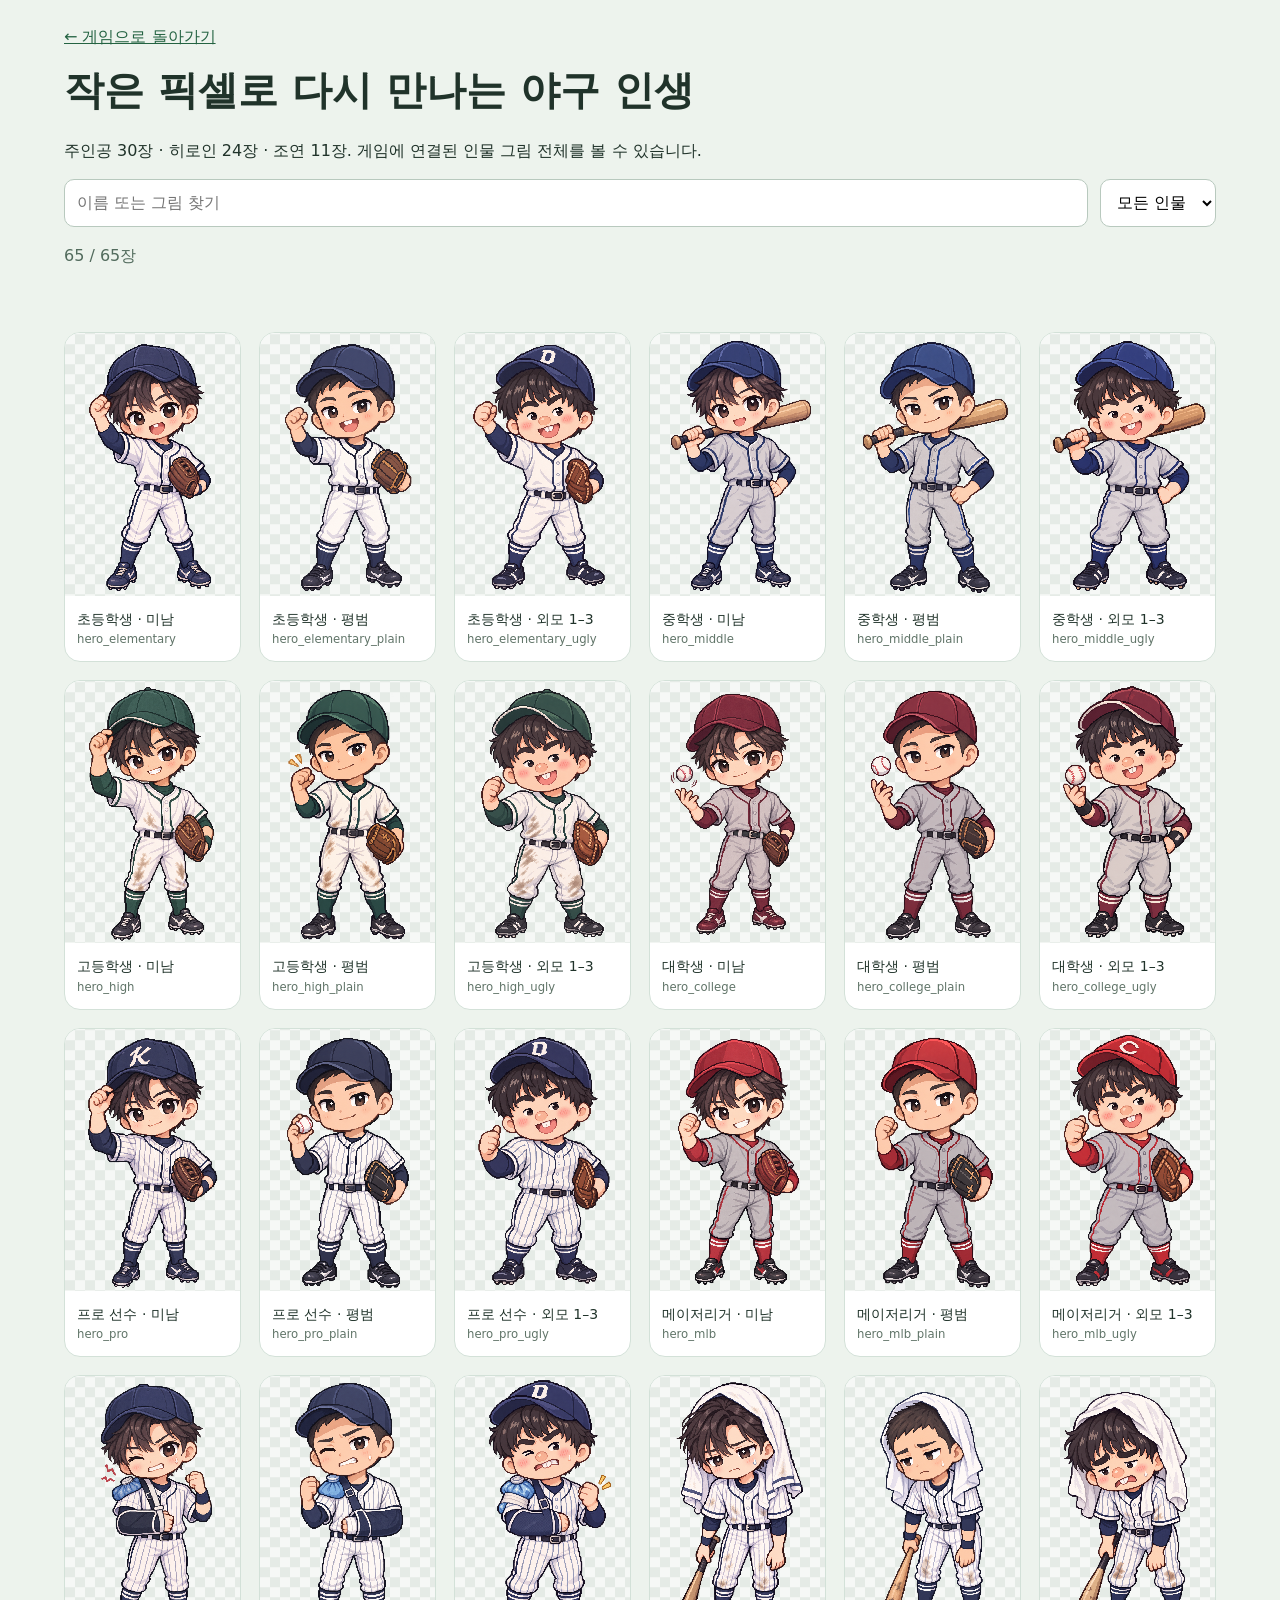
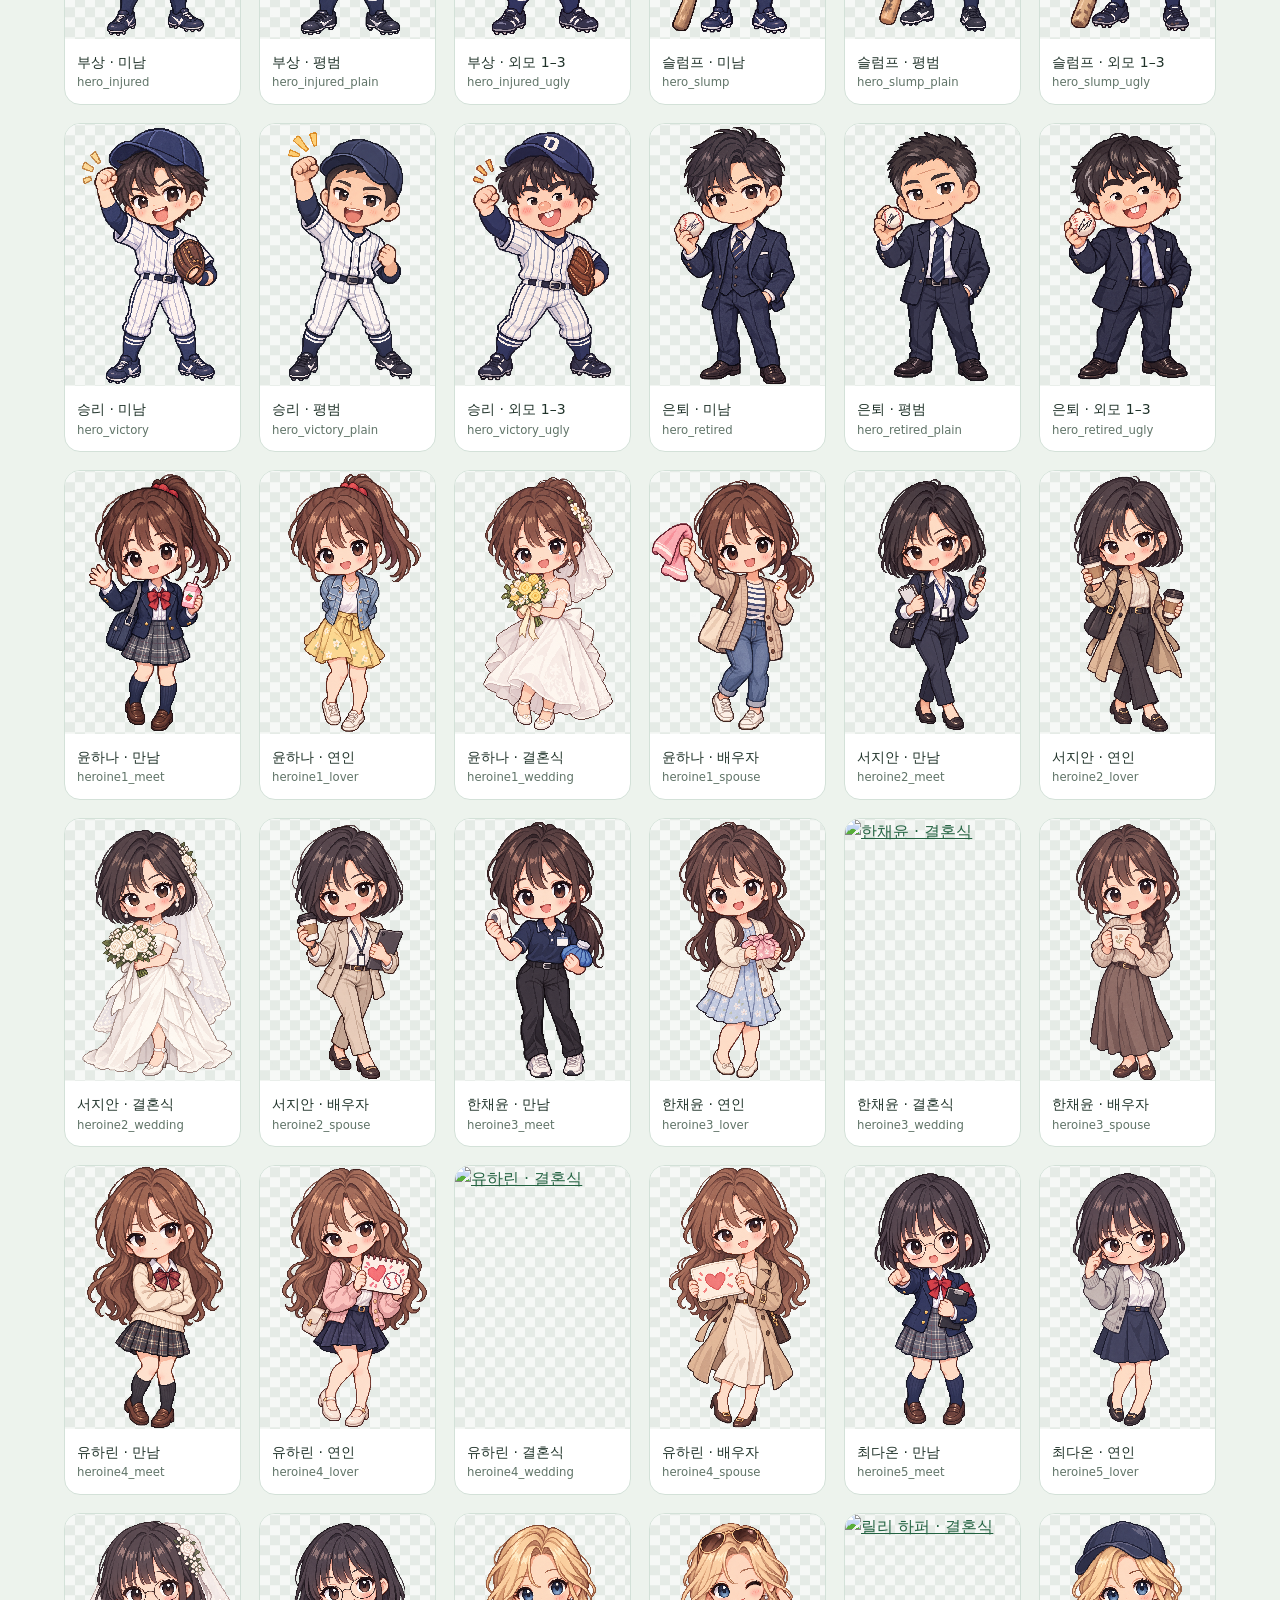
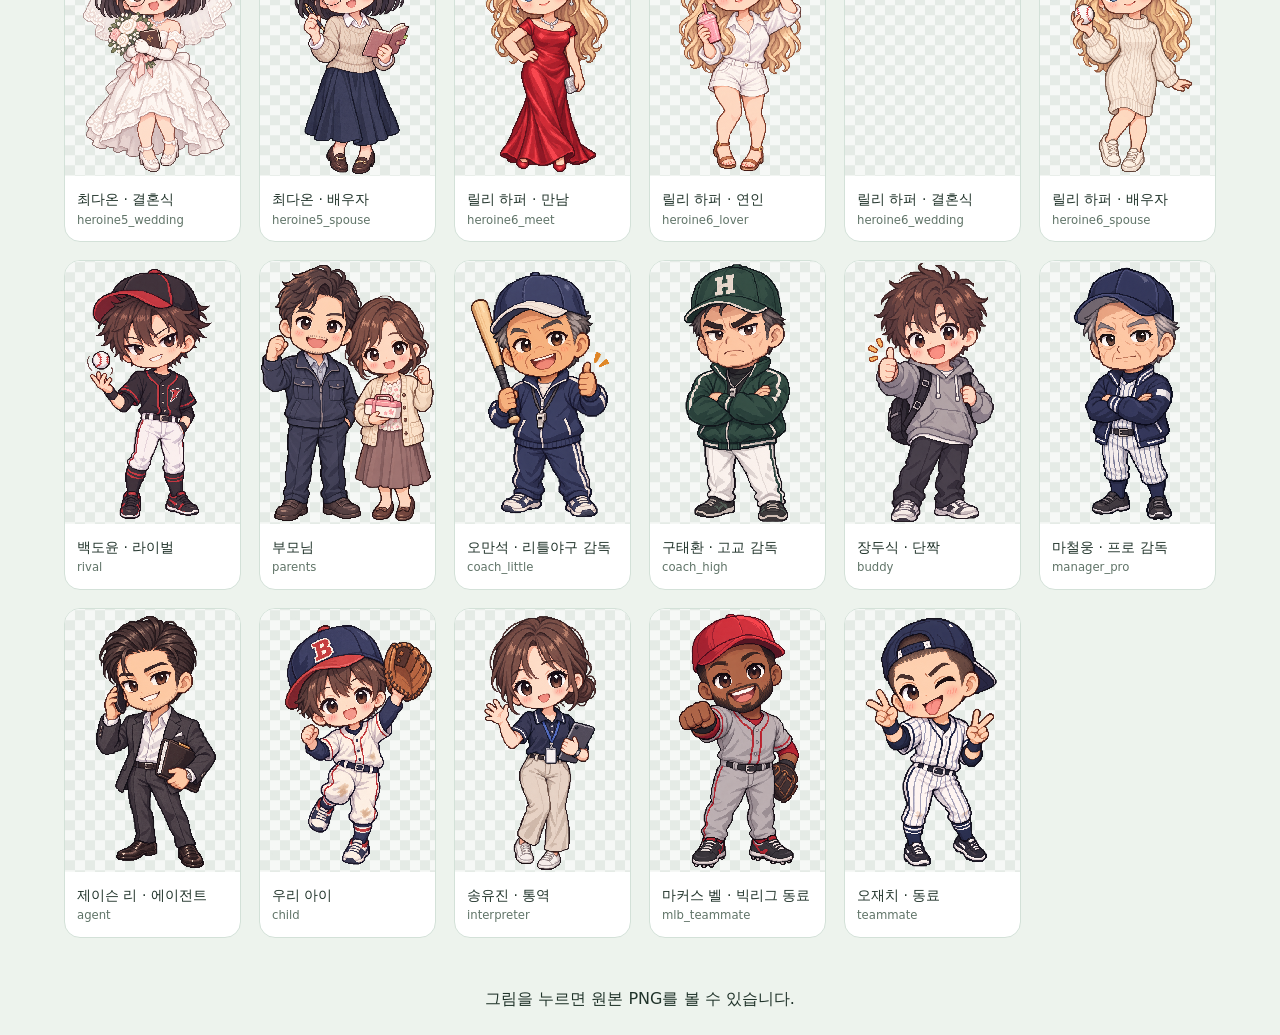
==== assets/fine-pixel/index.html @ e53bcb33 "Replace all character portraits with fine pixel artwork" ====
<!doctype html>
<html lang="ko">
<meta charset="utf-8">
<meta name="viewport" content="width=device-width,initial-scale=1">
<title>야구 인생 · 작은 픽셀 인물</title>
<style>
*{box-sizing:border-box}body{margin:0;background:#edf3ed;color:#20332a;font:16px/1.6 system-ui,sans-serif}header,main{max-width:1200px;margin:auto;padding:24px}h1{font-size:clamp(25px,4vw,40px);margin:8px 0}a{color:#246342}nav{display:flex;gap:12px;flex-wrap:wrap}input,select{font:inherit;padding:10px 12px;border:1px solid #b8c9be;border-radius:10px;background:white;max-width:100%}#search{flex:1;min-width:160px}#count{color:#526b5d}.grid{display:grid;grid-template-columns:repeat(auto-fill,minmax(170px,1fr));gap:18px}figure{margin:0;background:white;border:1px solid #d3e1d8;border-radius:16px;overflow:hidden}.portrait{display:block;background:repeating-conic-gradient(#e5ebe6 0% 25%,#f6f8f6 0% 50%) 0/20px 20px}img{display:block;width:100%;height:auto;aspect-ratio:2/3;object-fit:contain;image-rendering:pixelated}figcaption{padding:12px;font-size:14px}small{display:block;color:#607468;overflow-wrap:anywhere}footer{padding:24px;text-align:center}button{font:inherit} @media(max-width:400px){header,main{padding:16px}.grid{grid-template-columns:repeat(2,minmax(0,1fr));gap:10px}}
</style>
<header>
<a href="../../index.html">← 게임으로 돌아가기</a>
<h1>작은 픽셀로 다시 만나는 야구 인생</h1>
<p>주인공 30장 · 히로인 24장 · 조연 11장. 게임에 연결된 인물 그림 전체를 볼 수 있습니다.</p>
<nav><input id="search" type="search" placeholder="이름 또는 그림 찾기" aria-label="인물 검색"><select id="group" aria-label="인물 분류"><option value="">모든 인물</option><option>주인공</option><option>히로인</option><option>조연</option></select></nav>
<p id="count" aria-live="polite"></p>
</header>
<main class="grid" id="gallery"></main>
<footer>그림을 누르면 원본 PNG를 볼 수 있습니다.</footer>
<script src="catalog.js"></script>
<script>
const search=document.querySelector('#search'),group=document.querySelector('#group'),gallery=document.querySelector('#gallery');
function render(){const q=search.value.trim().toLowerCase();const list=CHARACTERS.filter(x=>(!group.value||x.group===group.value)&&(!q||(x.label+' '+x.id).toLowerCase().includes(q)));gallery.replaceChildren(...list.map(x=>{const figure=document.createElement('figure'),a=document.createElement('a'),img=document.createElement('img'),caption=document.createElement('figcaption'),detail=document.createElement('small');a.href='../../'+x.target;a.className='portrait';img.src=a.href;img.alt=x.label;img.loading='lazy';img.width=1024;img.height=1536;a.append(img);caption.append(x.label);detail.textContent=x.id;caption.append(detail);figure.append(a,caption);return figure}));document.querySelector('#count').textContent=list.length+' / '+CHARACTERS.length+'장';}
search.value=new URLSearchParams(location.search).get('q')||'';search.addEventListener('input',render);group.addEventListener('change',render);render();
</script>
</html>
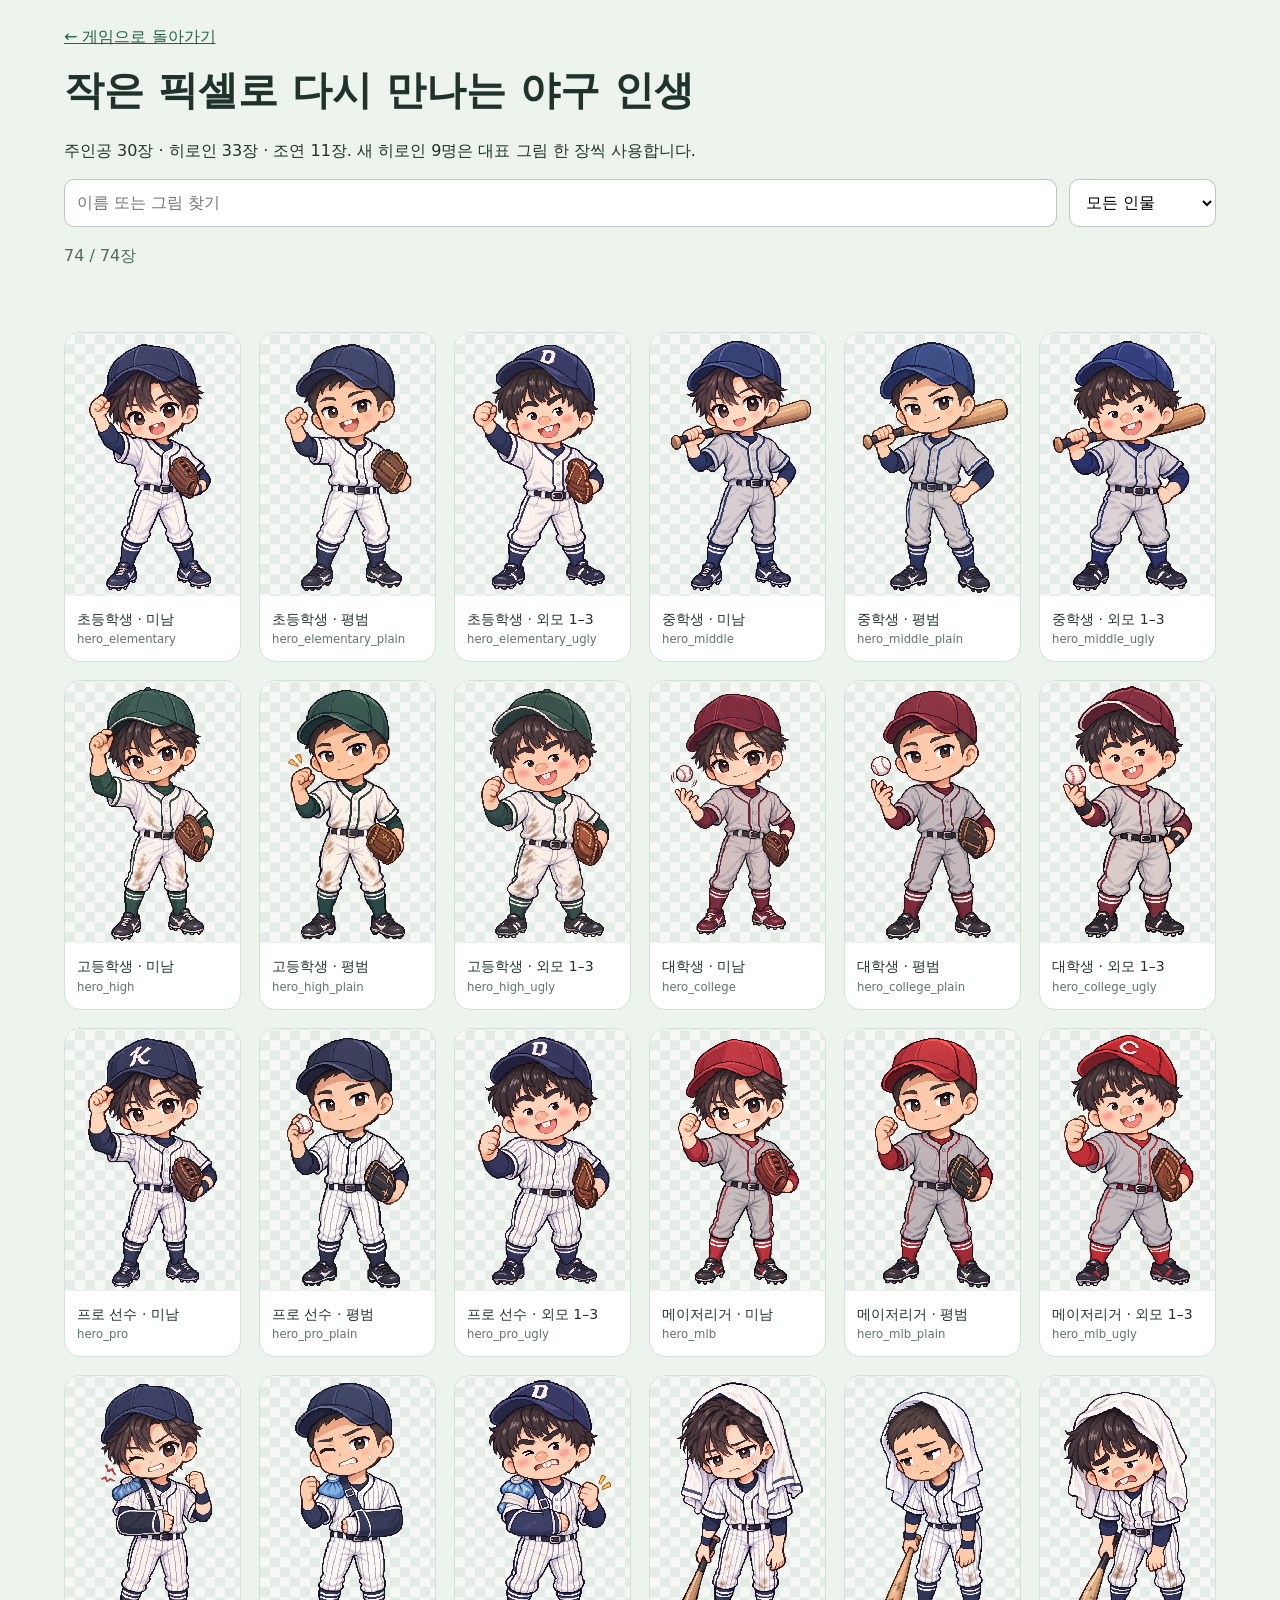
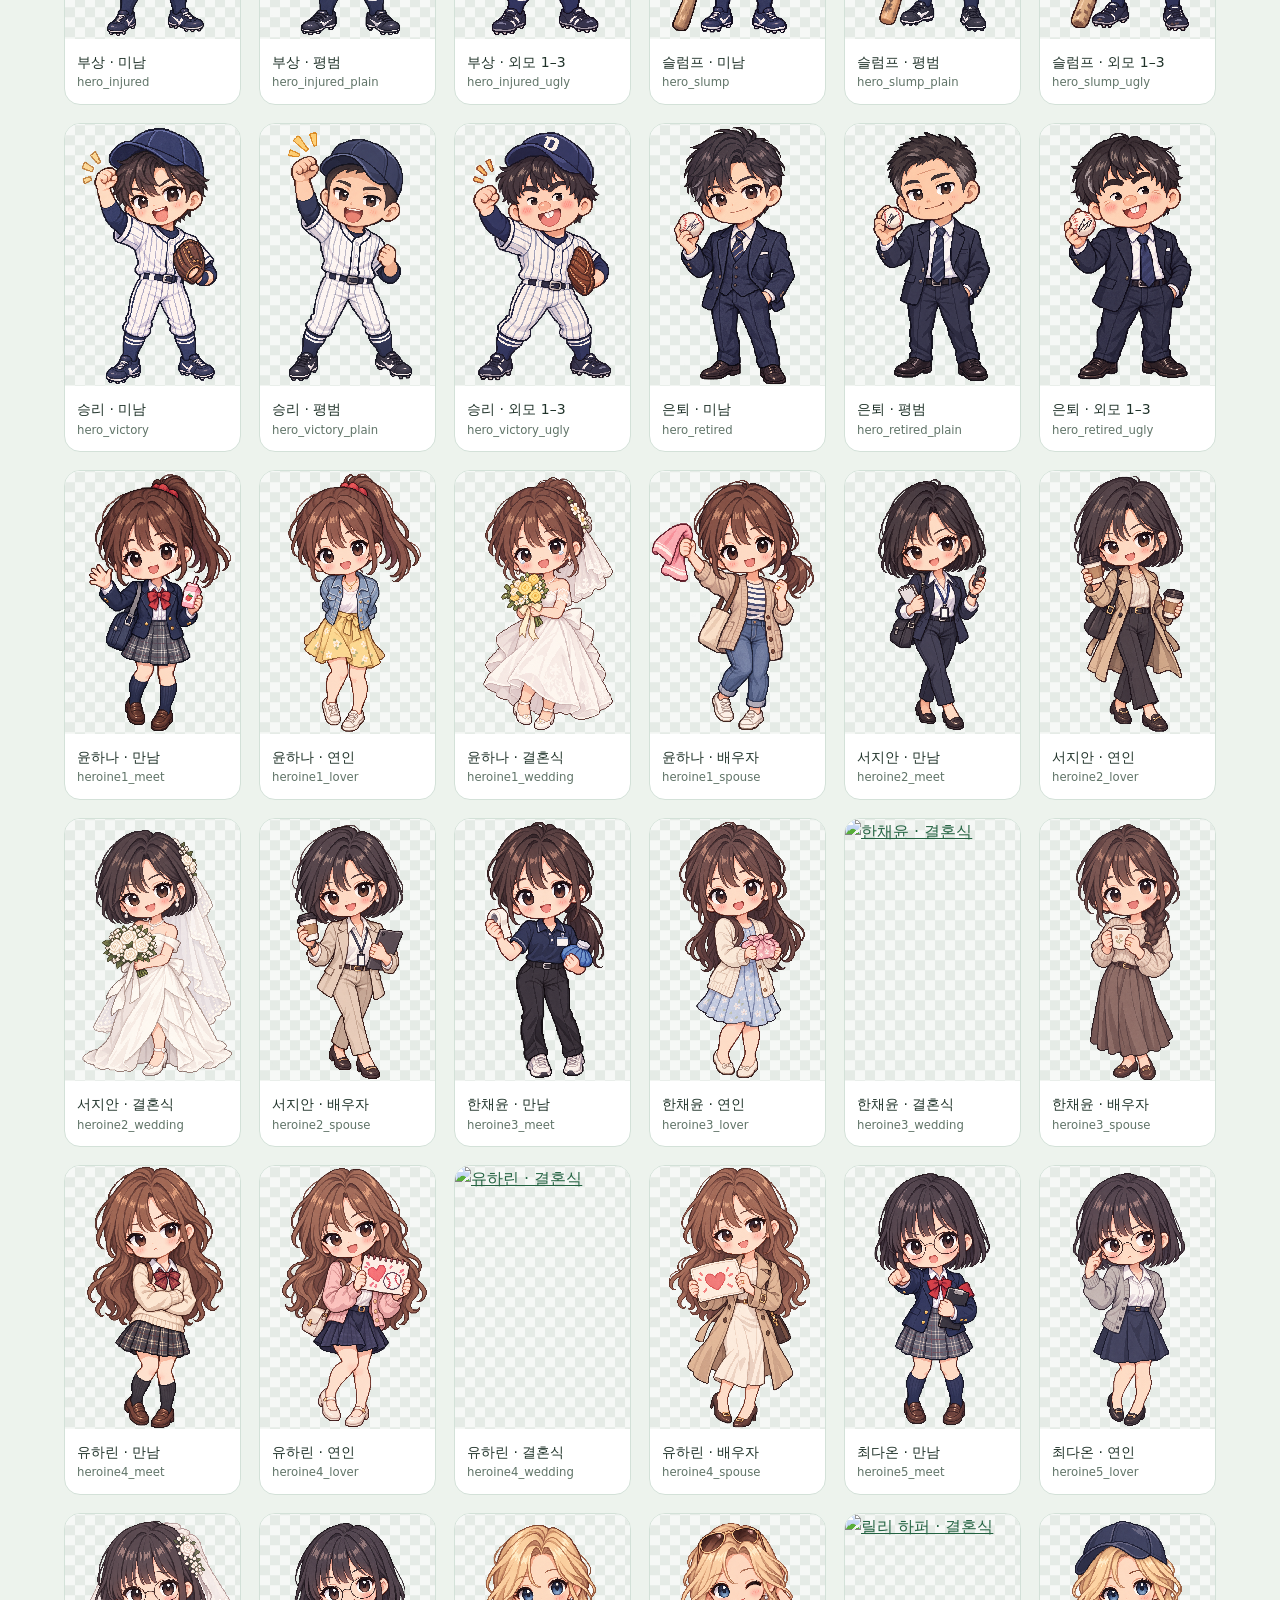
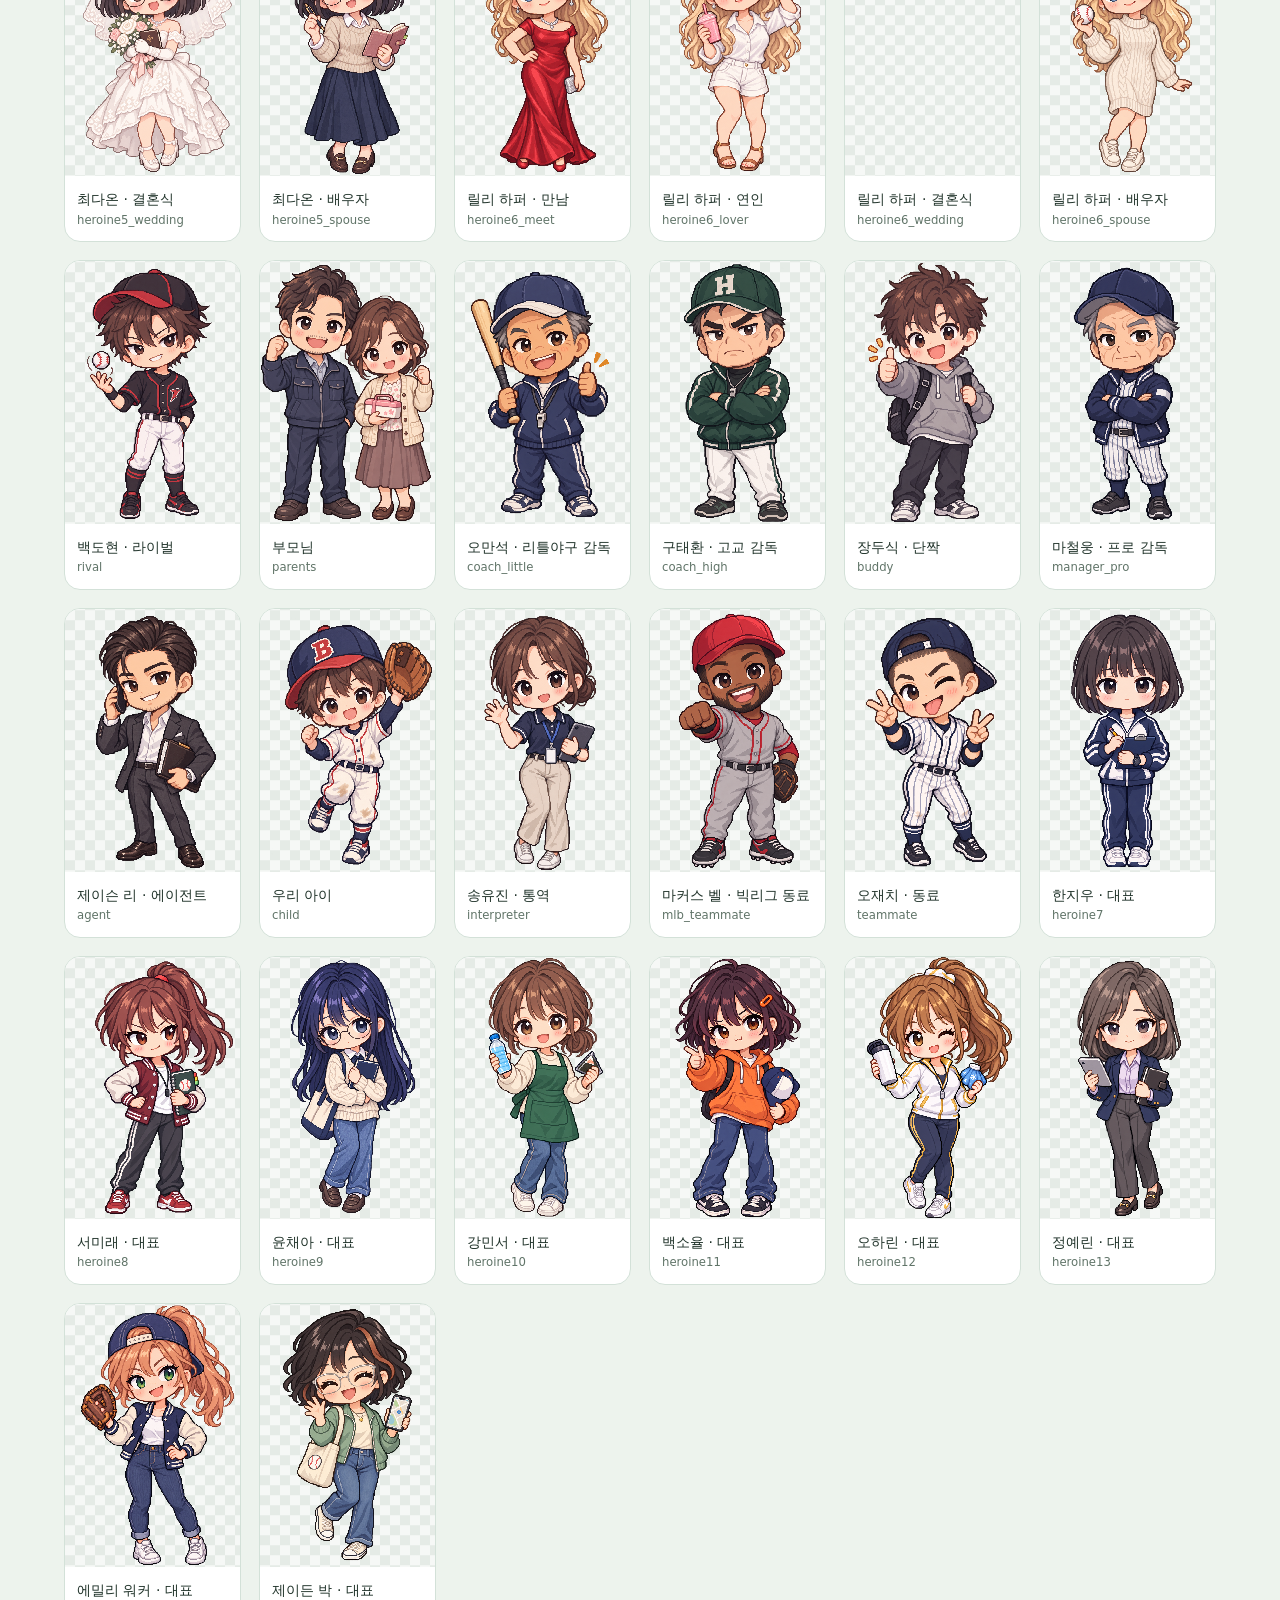
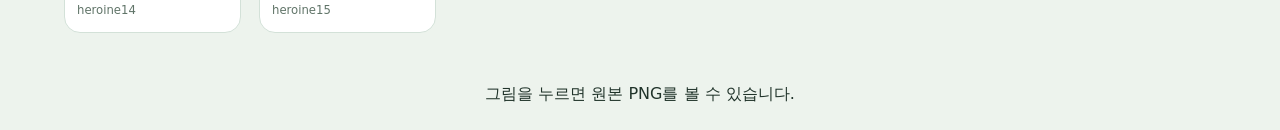
==== commit 3989ed88: "Add nine heroines with distinct pixel portraits and relationship stories" ====
--- a/assets/fine-pixel/index.html
+++ b/assets/fine-pixel/index.html
@@ -9,8 +9,8 @@
 <header>
 <a href="../../index.html">← 게임으로 돌아가기</a>
 <h1>작은 픽셀로 다시 만나는 야구 인생</h1>
-<p>주인공 30장 · 히로인 24장 · 조연 11장. 게임에 연결된 인물 그림 전체를 볼 수 있습니다.</p>
-<nav><input id="search" type="search" placeholder="이름 또는 그림 찾기" aria-label="인물 검색"><select id="group" aria-label="인물 분류"><option value="">모든 인물</option><option>주인공</option><option>히로인</option><option>조연</option></select></nav>
+<p>주인공 30장 · 히로인 33장 · 조연 11장. 새 히로인 9명은 대표 그림 한 장씩 사용합니다.</p>
+<nav><input id="search" type="search" placeholder="이름 또는 그림 찾기" aria-label="인물 검색"><select id="group" aria-label="인물 분류"><option value="">모든 인물</option><option>주인공</option><option>히로인</option><option value="신규">새 히로인 9명</option><option>조연</option></select></nav>
 <p id="count" aria-live="polite"></p>
 </header>
 <main class="grid" id="gallery"></main>
@@ -18,7 +18,7 @@
 <script src="catalog.js"></script>
 <script>
 const search=document.querySelector('#search'),group=document.querySelector('#group'),gallery=document.querySelector('#gallery');
-function render(){const q=search.value.trim().toLowerCase();const list=CHARACTERS.filter(x=>(!group.value||x.group===group.value)&&(!q||(x.label+' '+x.id).toLowerCase().includes(q)));gallery.replaceChildren(...list.map(x=>{const figure=document.createElement('figure'),a=document.createElement('a'),img=document.createElement('img'),caption=document.createElement('figcaption'),detail=document.createElement('small');a.href='../../'+x.target;a.className='portrait';img.src=a.href;img.alt=x.label;img.loading='lazy';img.width=1024;img.height=1536;a.append(img);caption.append(x.label);detail.textContent=x.id;caption.append(detail);figure.append(a,caption);return figure}));document.querySelector('#count').textContent=list.length+' / '+CHARACTERS.length+'장';}
-search.value=new URLSearchParams(location.search).get('q')||'';search.addEventListener('input',render);group.addEventListener('change',render);render();
+function render(){const q=search.value.trim().toLowerCase();const list=CHARACTERS.filter(x=>(!group.value||(group.value==='신규'?x.new:x.group===group.value))&&(!q||(x.label+' '+x.id).toLowerCase().includes(q)));gallery.replaceChildren(...list.map(x=>{const figure=document.createElement('figure'),a=document.createElement('a'),img=document.createElement('img'),caption=document.createElement('figcaption'),detail=document.createElement('small');a.href='../../'+x.target;a.className='portrait';img.src=a.href;img.alt=x.label;img.loading='lazy';img.width=1024;img.height=1536;a.append(img);caption.append(x.label);detail.textContent=x.id;caption.append(detail);figure.append(a,caption);return figure}));document.querySelector('#count').textContent=list.length+' / '+CHARACTERS.length+'장';}
+const params=new URLSearchParams(location.search);search.value=params.get('q')||'';group.value=params.get('group')||'';search.addEventListener('input',render);group.addEventListener('change',render);render();
 </script>
 </html>
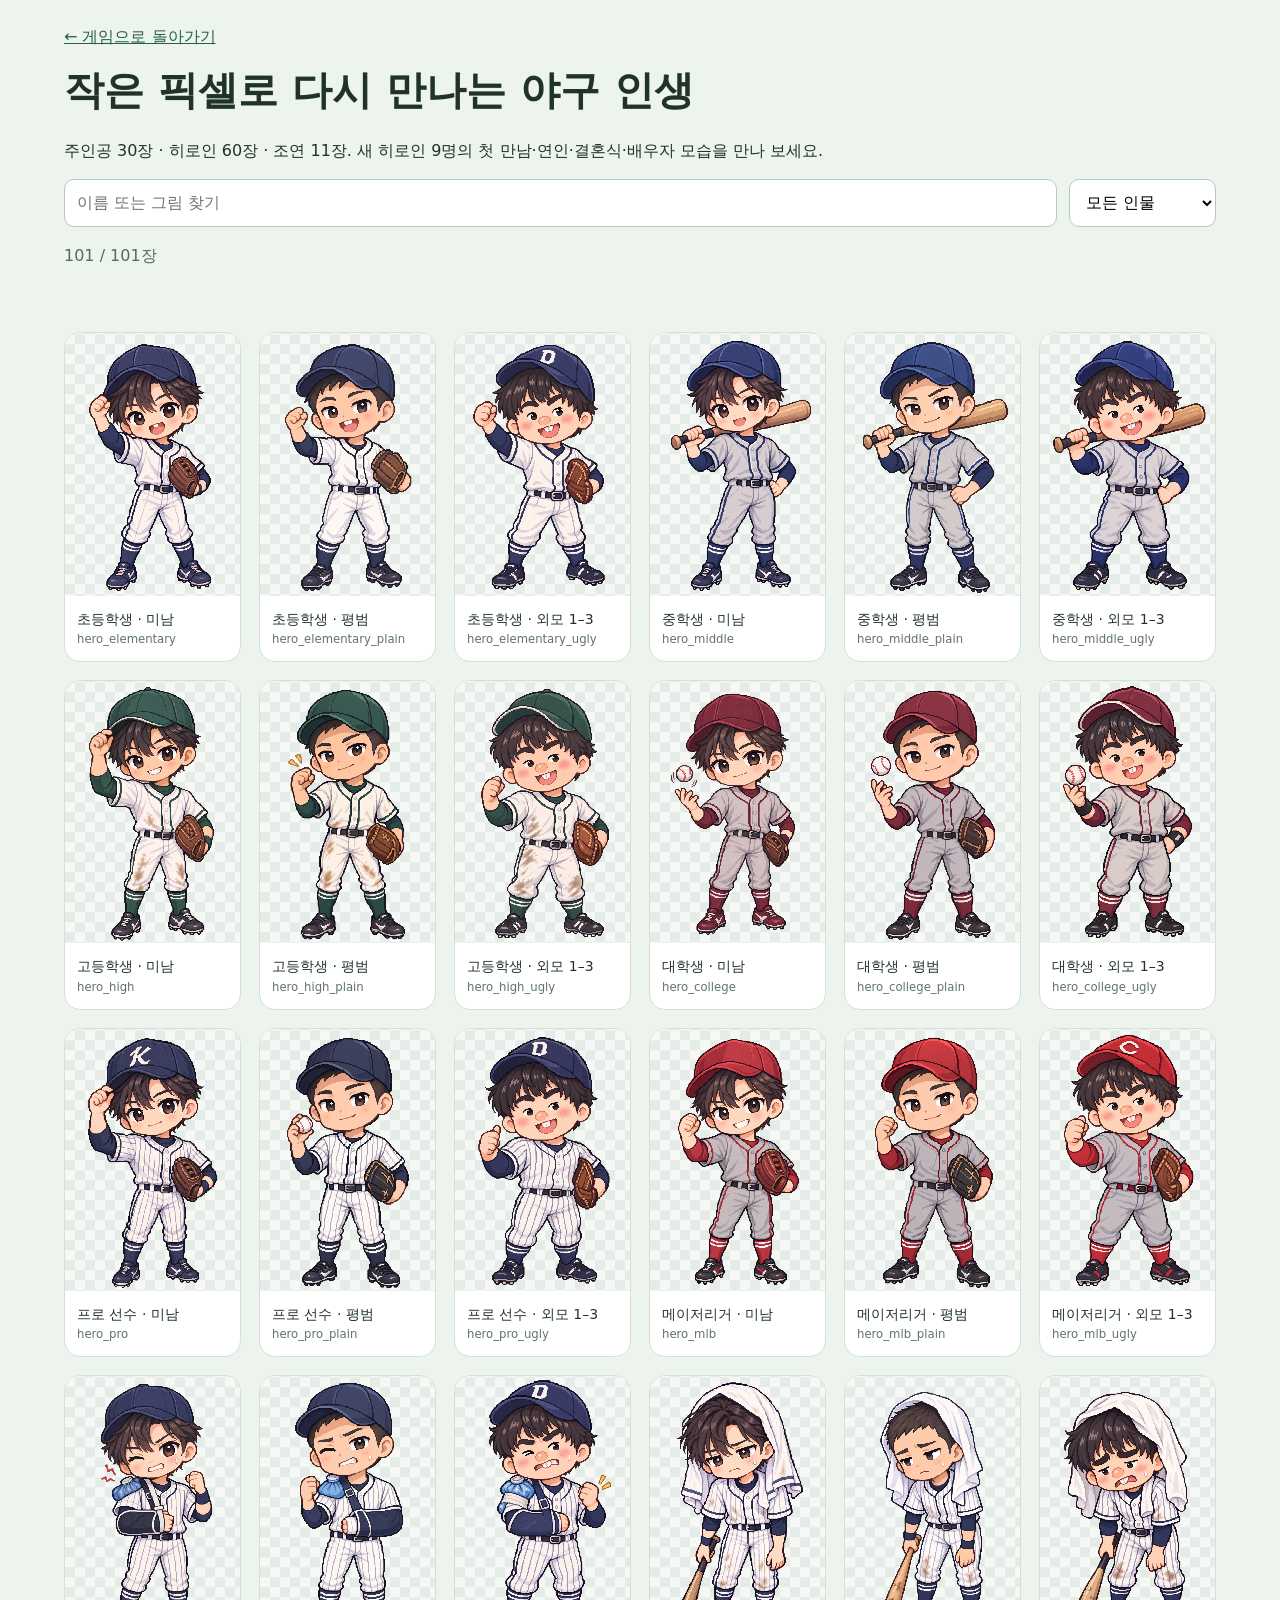
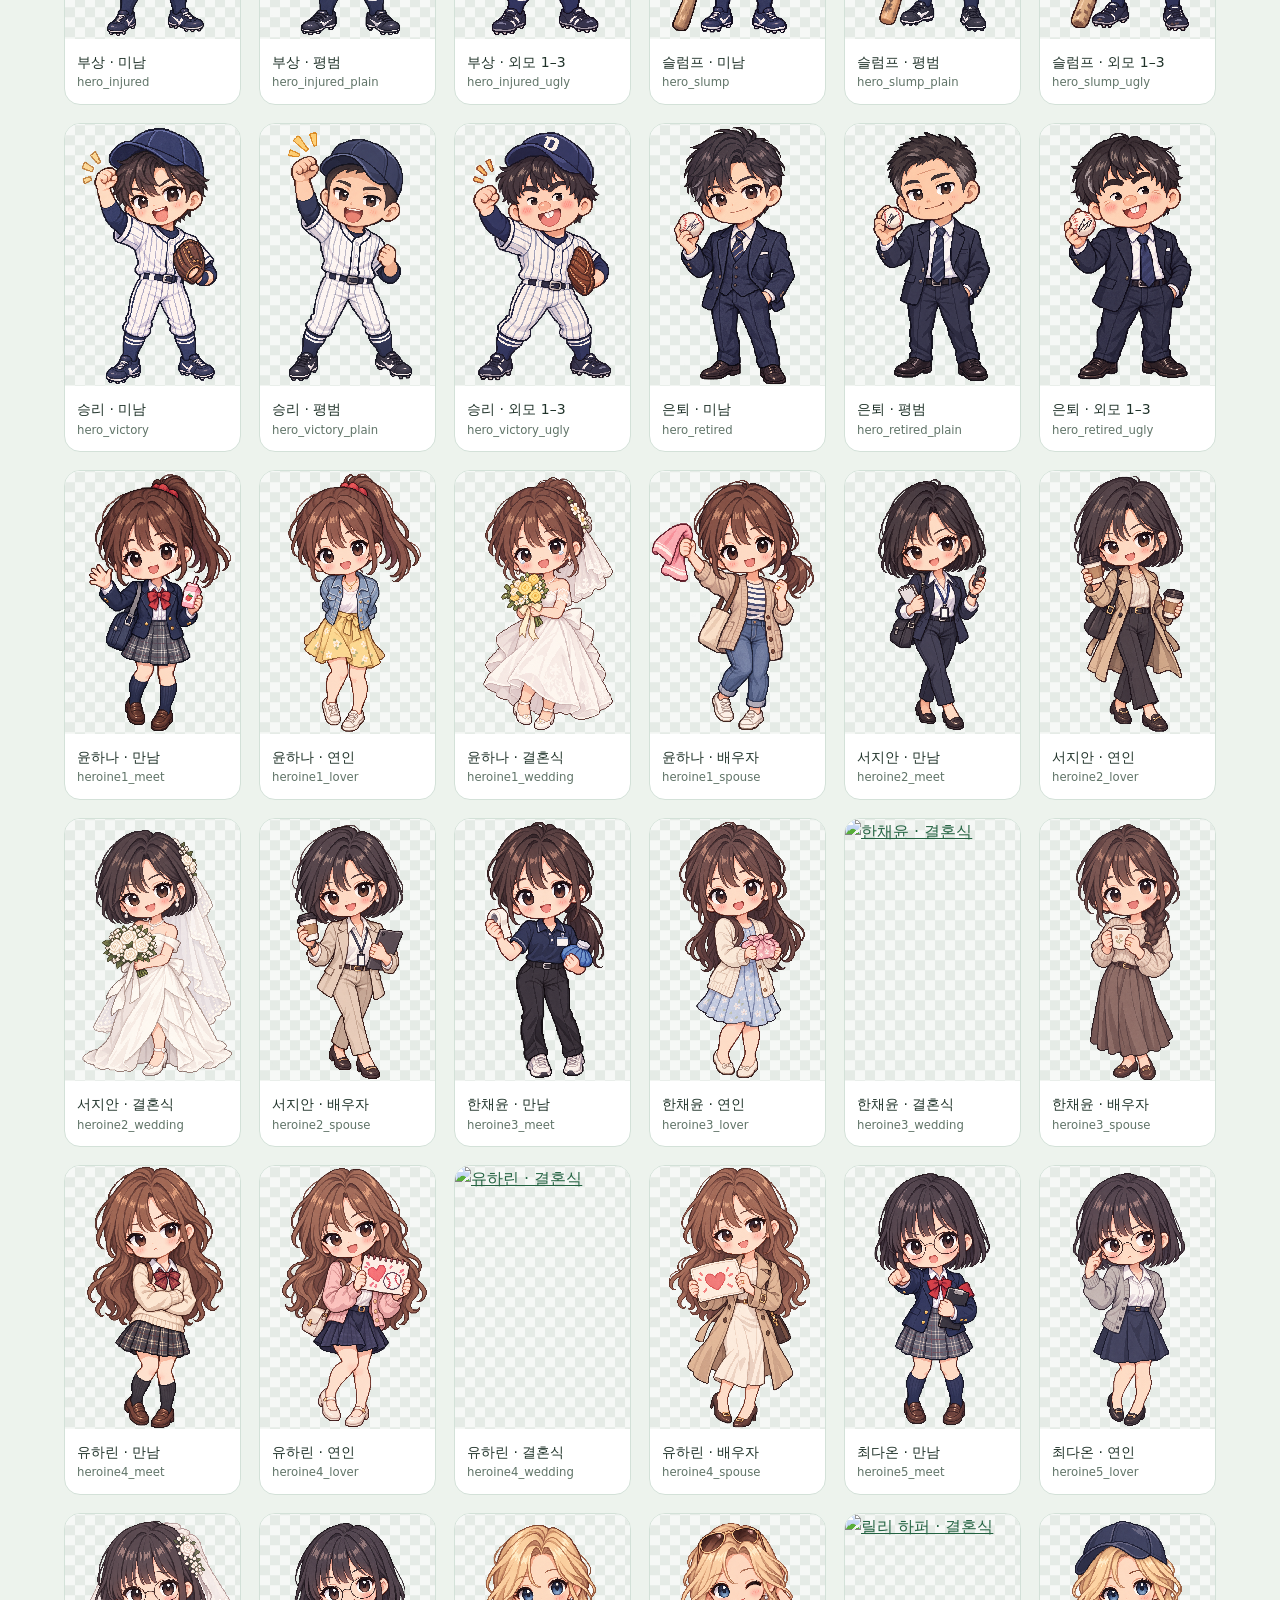
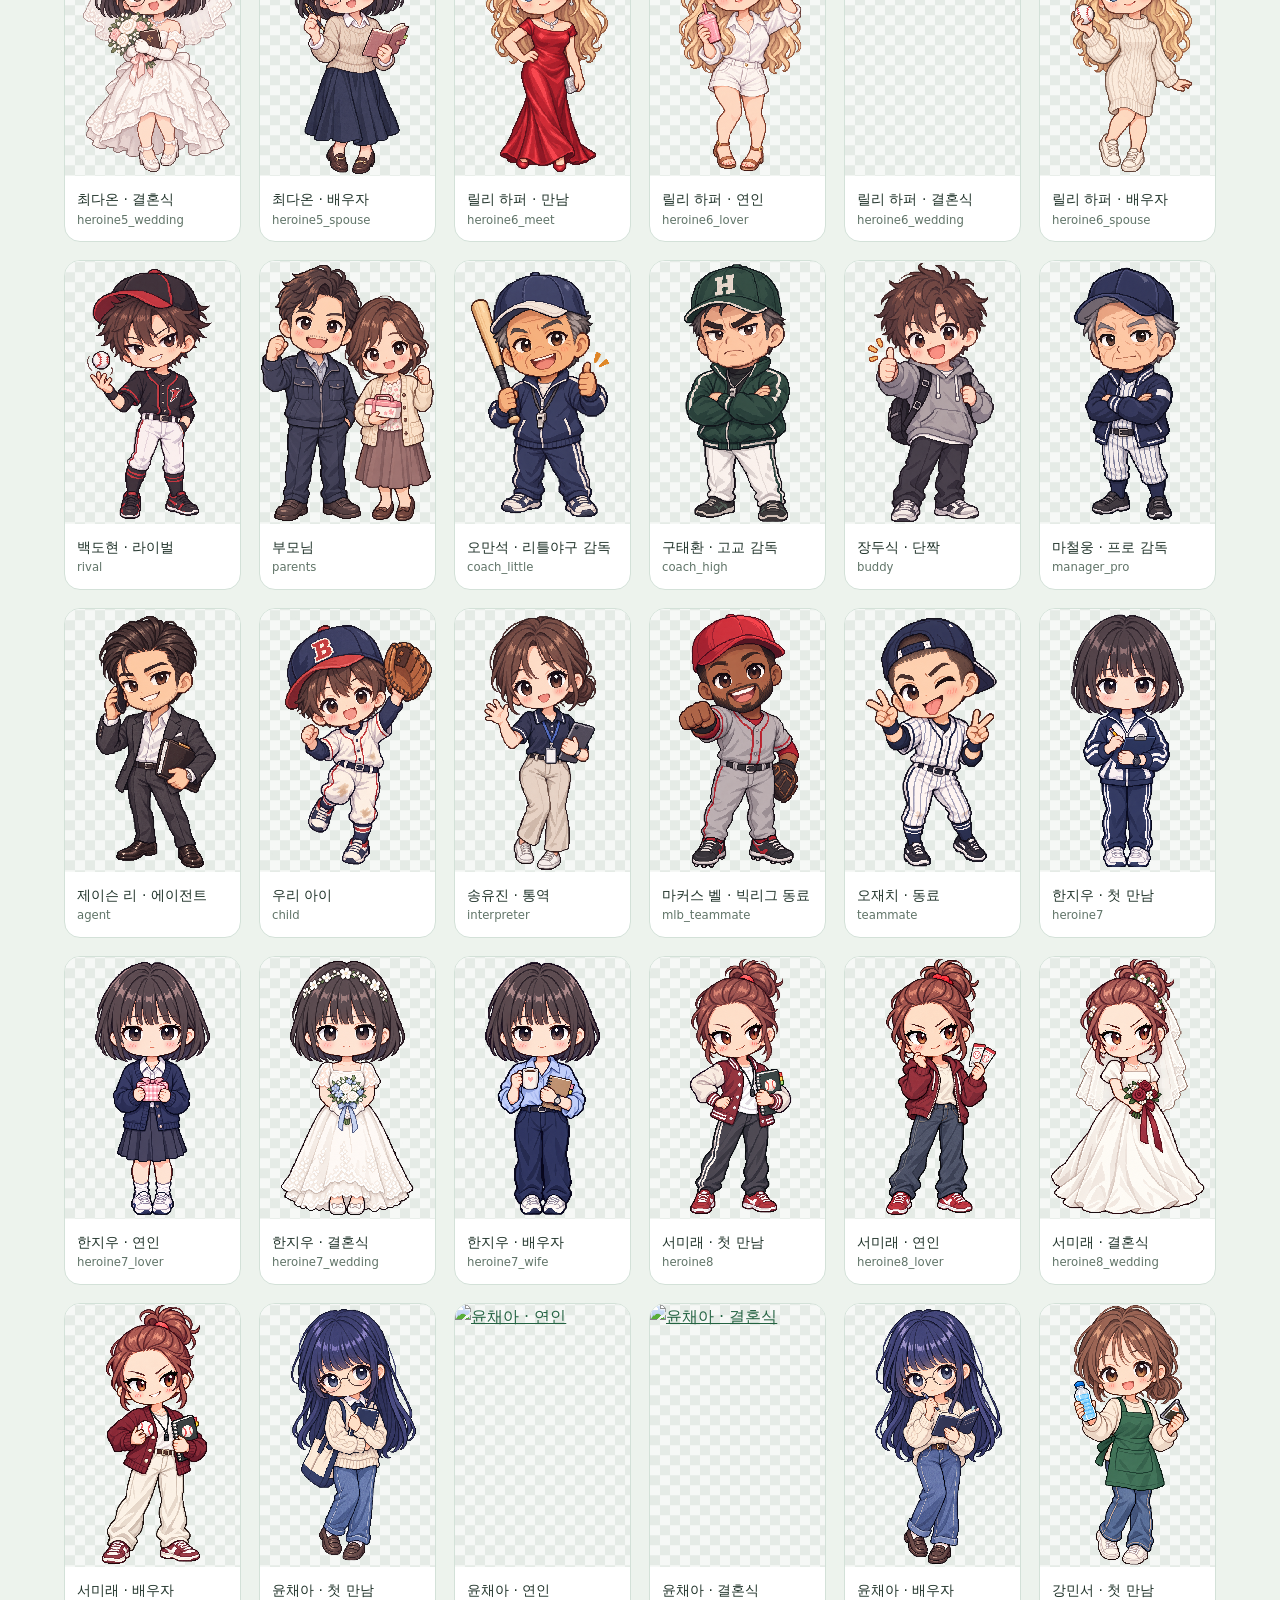
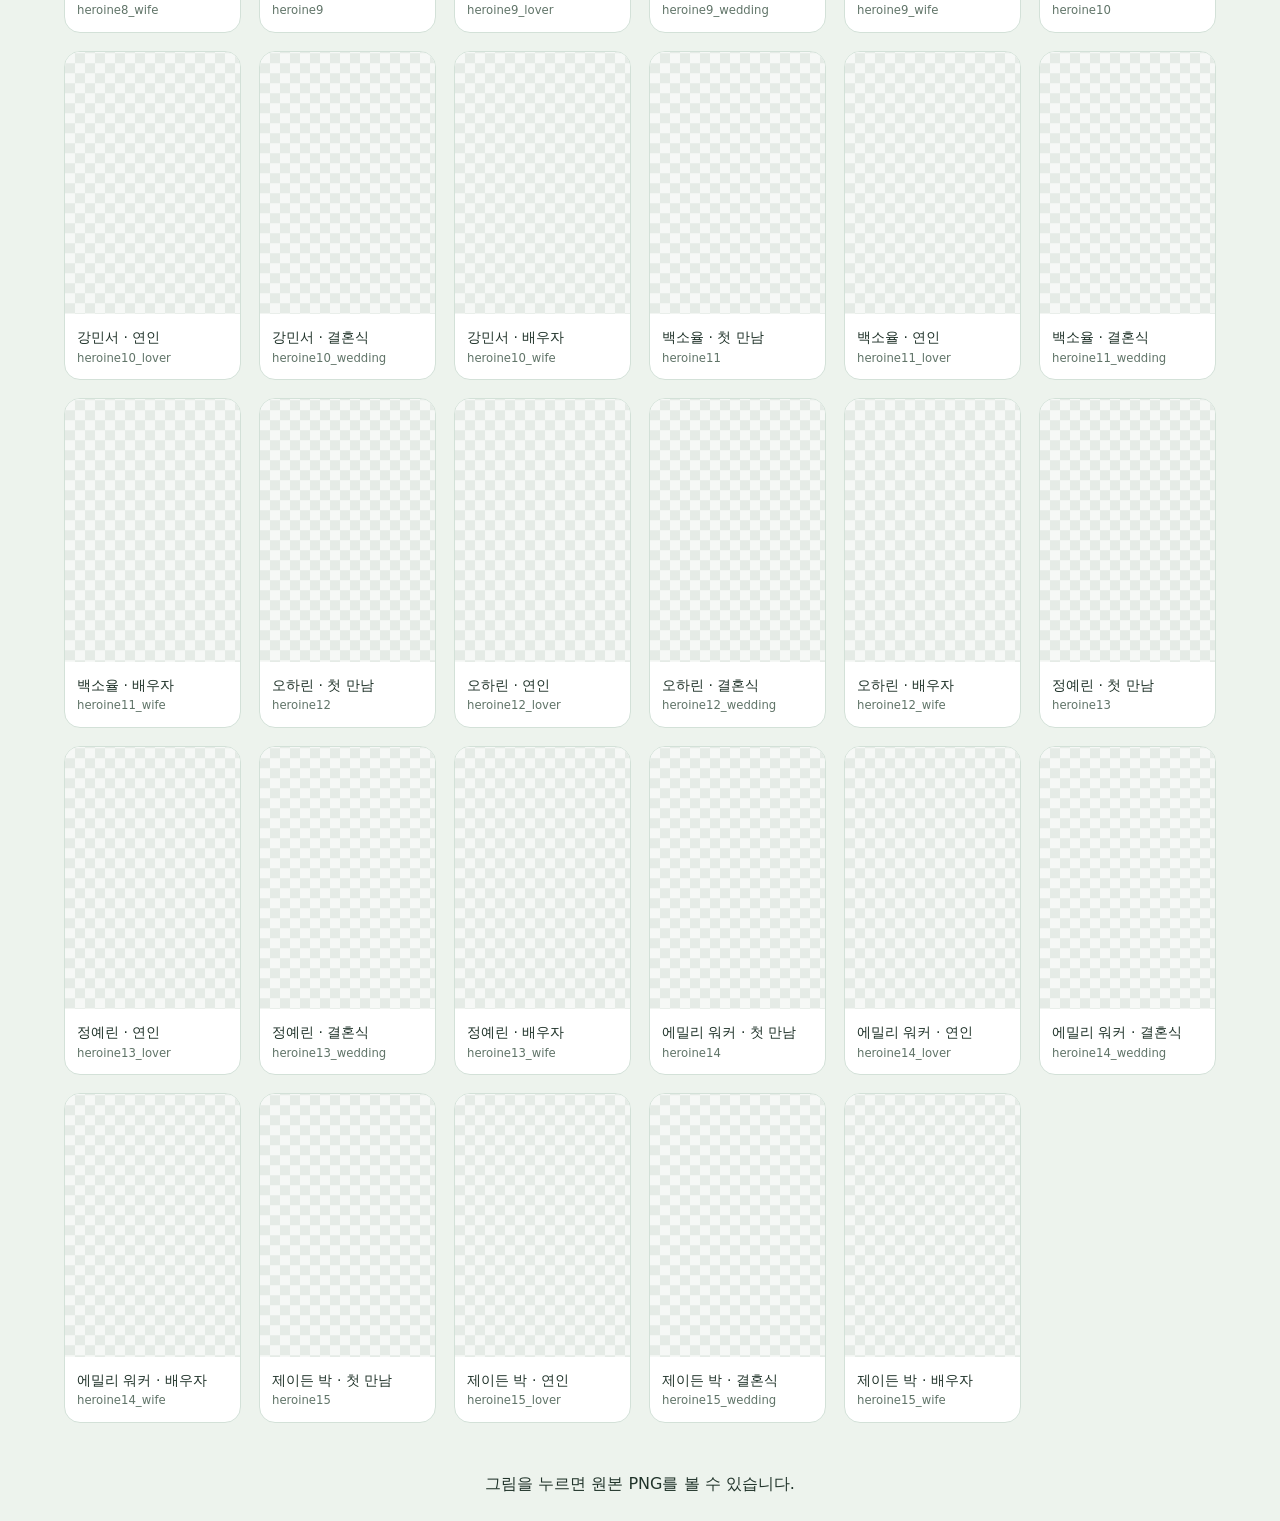
==== commit 6158275c: "Add relationship portraits for nine new heroines" ====
--- a/assets/fine-pixel/index.html
+++ b/assets/fine-pixel/index.html
@@ -5,11 +5,12 @@
 <title>야구 인생 · 작은 픽셀 인물</title>
 <style>
 *{box-sizing:border-box}body{margin:0;background:#edf3ed;color:#20332a;font:16px/1.6 system-ui,sans-serif}header,main{max-width:1200px;margin:auto;padding:24px}h1{font-size:clamp(25px,4vw,40px);margin:8px 0}a{color:#246342}nav{display:flex;gap:12px;flex-wrap:wrap}input,select{font:inherit;padding:10px 12px;border:1px solid #b8c9be;border-radius:10px;background:white;max-width:100%}#search{flex:1;min-width:160px}#count{color:#526b5d}.grid{display:grid;grid-template-columns:repeat(auto-fill,minmax(170px,1fr));gap:18px}figure{margin:0;background:white;border:1px solid #d3e1d8;border-radius:16px;overflow:hidden}.portrait{display:block;background:repeating-conic-gradient(#e5ebe6 0% 25%,#f6f8f6 0% 50%) 0/20px 20px}img{display:block;width:100%;height:auto;aspect-ratio:2/3;object-fit:contain;image-rendering:pixelated}figcaption{padding:12px;font-size:14px}small{display:block;color:#607468;overflow-wrap:anywhere}footer{padding:24px;text-align:center}button{font:inherit} @media(max-width:400px){header,main{padding:16px}.grid{grid-template-columns:repeat(2,minmax(0,1fr));gap:10px}}
+.grid.new-roster{grid-template-columns:repeat(4,minmax(0,1fr))}@media(max-width:600px){.grid.new-roster{grid-template-columns:repeat(2,minmax(0,1fr))}}
 </style>
 <header>
 <a href="../../index.html">← 게임으로 돌아가기</a>
 <h1>작은 픽셀로 다시 만나는 야구 인생</h1>
-<p>주인공 30장 · 히로인 33장 · 조연 11장. 새 히로인 9명은 대표 그림 한 장씩 사용합니다.</p>
+<p>주인공 30장 · 히로인 60장 · 조연 11장. 새 히로인 9명의 첫 만남·연인·결혼식·배우자 모습을 만나 보세요.</p>
 <nav><input id="search" type="search" placeholder="이름 또는 그림 찾기" aria-label="인물 검색"><select id="group" aria-label="인물 분류"><option value="">모든 인물</option><option>주인공</option><option>히로인</option><option value="신규">새 히로인 9명</option><option>조연</option></select></nav>
 <p id="count" aria-live="polite"></p>
 </header>
@@ -18,7 +19,7 @@
 <script src="catalog.js"></script>
 <script>
 const search=document.querySelector('#search'),group=document.querySelector('#group'),gallery=document.querySelector('#gallery');
-function render(){const q=search.value.trim().toLowerCase();const list=CHARACTERS.filter(x=>(!group.value||(group.value==='신규'?x.new:x.group===group.value))&&(!q||(x.label+' '+x.id).toLowerCase().includes(q)));gallery.replaceChildren(...list.map(x=>{const figure=document.createElement('figure'),a=document.createElement('a'),img=document.createElement('img'),caption=document.createElement('figcaption'),detail=document.createElement('small');a.href='../../'+x.target;a.className='portrait';img.src=a.href;img.alt=x.label;img.loading='lazy';img.width=1024;img.height=1536;a.append(img);caption.append(x.label);detail.textContent=x.id;caption.append(detail);figure.append(a,caption);return figure}));document.querySelector('#count').textContent=list.length+' / '+CHARACTERS.length+'장';}
+function render(){gallery.classList.toggle('new-roster',group.value==='신규');const q=search.value.trim().toLowerCase();const list=CHARACTERS.filter(x=>(!group.value||(group.value==='신규'?x.new:x.group===group.value))&&(!q||(x.label+' '+x.id).toLowerCase().includes(q)));gallery.replaceChildren(...list.map(x=>{const figure=document.createElement('figure'),a=document.createElement('a'),img=document.createElement('img'),caption=document.createElement('figcaption'),detail=document.createElement('small');a.href='../../'+x.target;a.className='portrait';img.src=a.href;img.alt=x.label;img.loading='lazy';img.width=1024;img.height=1536;a.append(img);caption.append(x.label);detail.textContent=x.id;caption.append(detail);figure.append(a,caption);return figure}));document.querySelector('#count').textContent=list.length+' / '+CHARACTERS.length+'장';}
 const params=new URLSearchParams(location.search);search.value=params.get('q')||'';group.value=params.get('group')||'';search.addEventListener('input',render);group.addEventListener('change',render);render();
 </script>
 </html>
